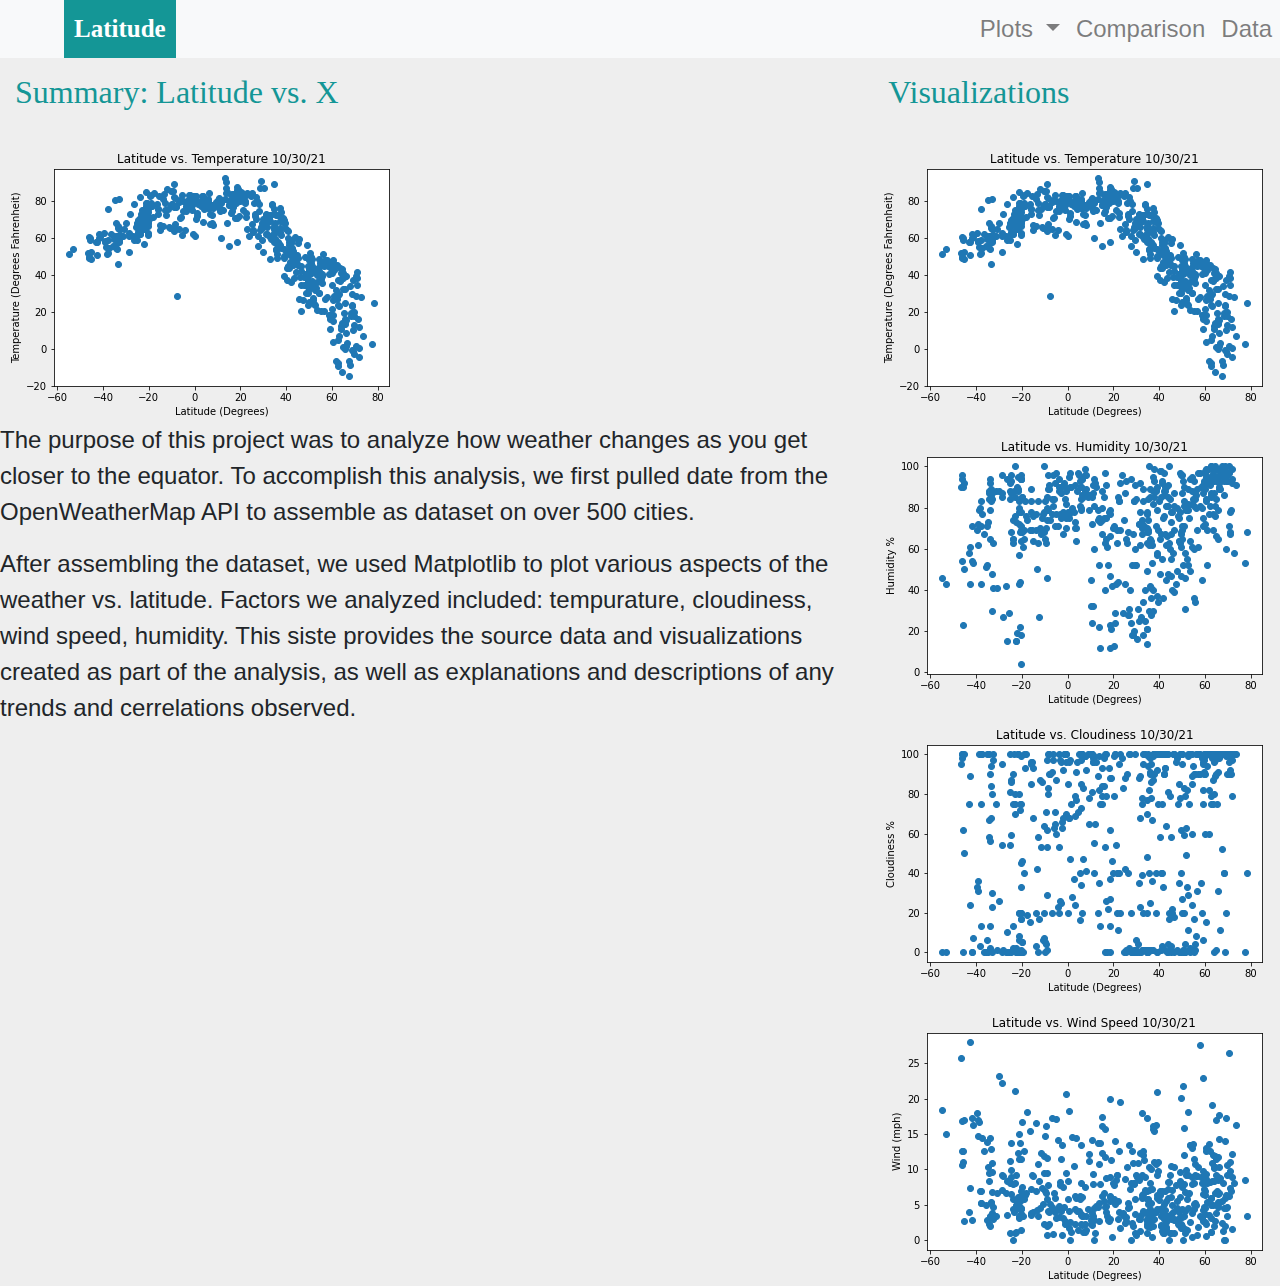
==== index.html @ a88488a3 "code updates" ====
<!DOCTYPE html>
<html lang="en">
<head>
    <meta charset="UTF-8">
    <meta http-equiv="X-UA-Compatible" content="IE=edge">
    <meta name="viewport" content="width=device-width, initial-scale=1.0">
    <link rel="stylesheet" href="https://stackpath.bootstrapcdn.com/bootstrap/4.3.1/css/bootstrap.min.css" integrity="sha384-ggOyR0iXCbMQv3Xipma34MD+dH/1fQ784/j6cY/iJTQUOhcWr7x9JvoRxT2MZw1T" crossorigin="anonymous">
    <script src="https://code.jquery.com/jquery-3.3.1.slim.min.js" integrity="sha384-q8i/X+965DzO0rT7abK41JStQIAqVgRVzpbzo5smXKp4YfRvH+8abtTE1Pi6jizo" crossorigin="anonymous"></script>
    <script src="https://cdnjs.cloudflare.com/ajax/libs/popper.js/1.14.7/umd/popper.min.js" integrity="sha384-UO2eT0CpHqdSJQ6hJty5KVphtPhzWj9WO1clHTMGa3JDZwrnQq4sF86dIHNDz0W1" crossorigin="anonymous"></script>
    <script src="https://stackpath.bootstrapcdn.com/bootstrap/4.3.1/js/bootstrap.min.js" integrity="sha384-JjSmVgyd0p3pXB1rRibZUAYoIIy6OrQ6VrjIEaFf/nJGzIxFDsf4x0xIM+B07jRM" crossorigin="anonymous"></script>
    <link rel="stylesheet" type="text/css" href="main.css">
    <title>WeatherAnalysis</title>
</head>
<body>
    <div class="navigation">
        <nav class="navbar navbar-expand-lg navbar-light bg-light">
            <a class="navbar-brand" href="index.html">Latitude</a>
            <button class="navbar-toggler" type="button" data-toggle="collapse" data-target="#navbarNavDropdown" aria-controls="navbarNavDropdown" aria-expanded="false" aria-label="Toggle navigation">
                <span class="navbar-toggler-icon"></span>
            </button>
            <div class="collapse navbar-collapse" id="navbarNavDropdown">
                <ul class="navbar-nav ml-auto">
                    <li class="nav-item dropdown">
                        <a class="nav-link dropdown-toggle" id="navbarDropdownMenuLink" role="button" data-toggle="dropdown" aria-haspopup="true" aria-expanded="false">
                            Plots
                        </a>
                        <div class="dropdown-menu" aria-labelledby="navbarDropdownMenuLink">
                            <a class="dropdown-item" href="Maxtemp.html">Max Temperature</a>
                            <a class="dropdown-item" href="humidity.html">Humidity</a>
                            <a class="dropdown-item" href="cloudiness.html">Cloudiness</a>
                            <a class="dropdown-item" href="wind.html">Wind Speed</a>
                        </div>
                    </li>
                    <li class="nav-item">
                        <a class="nav-link" href="comparison.html">Comparison</a>
                    </li>
                    <li class="nav-item">
                        <a class="nav-link" href="data.html">Data</a>
                    </li>
                </ul>
            </div>
        </nav>
    <div class="row content">
        <div class="col-sm-12 col-md-8 col-lg-8">
            <h2>Summary: Latitude vs. X</h2>
            <img src="Visualizations/Latitude vs. Temperature Plot.png" alt="Latitude vs Temperature" class="rounded main-image">
            <p>The purpose of this project was to analyze how weather changes as you get closer to the equator. To accomplish this analysis, we first pulled date from the OpenWeatherMap API to assemble as dataset on over 500 cities. </p>
            <p>After assembling the dataset, we used Matplotlib to plot various aspects of the weather vs. latitude. Factors we analyzed included: tempurature, cloudiness, wind speed, humidity. This siste provides the source data and visualizations created as part of the analysis, as well as explanations and descriptions of any trends and cerrelations observed.</p>
            </div>
            <div class="col-sm-12 col-md-4 col-lg-4" >
                <h2 class="text-left">Visualizations</h2>   
                <a href="Maxtemp.html">
                    <img src="Visualizations/Latitude vs. Temperature Plot.png" class="rounded float-left thumbnail" alt="Latitude vs Temperature">
                </a>
                <a href="Humidity.html">
                    <img src="Visualizations/Latitude vs. Humidity Plot.png" class="rounded float right thumbnail" alt="Latitude vs Humidity">
                </a>
                <a href="Cloudiness.html">
                    <img src="Visualizations/Latitude vs. Cloudiness Plot.png" class="rounded float-left  thumbnail" alt="Latitude vs Temperature">
                </a>
                <a href="WindSpeed.html">
                    <img src="Visualizations/Latitude vs. Wind Speed Plot.png" class="rounded float right  thumbnail" alt="Latitude vs Humidity">
                </a>
            </div>
        </div>
</body>
</html>
---- main.css ----
body {
    font-family: sans-serif;
    font-size: 1.5em;
    background-color:#eee;
  }

  h2{
    color: rgb(20, 150, 150);
    font-family: Georgia, 'Times New Roman', Times, serif;
    padding: 15px;
}
  .navbar-light .navbar-brand {
    color: white;
  }
  
  .navbar {
    background-color: white;
    width: 100%;
    padding: 0;
  }
  
  .navbar-brand {
    font-family: 'Times New Roman', Times, serif;
    font-size: 25px;
    font-weight: bolder;
    background-color: rgb(20, 150, 150);
    padding: 10px;
    margin-left: 5%;
  } 
  .col-sm-12 col-md-8 col-lg-8 {
    background-color: white;
  }
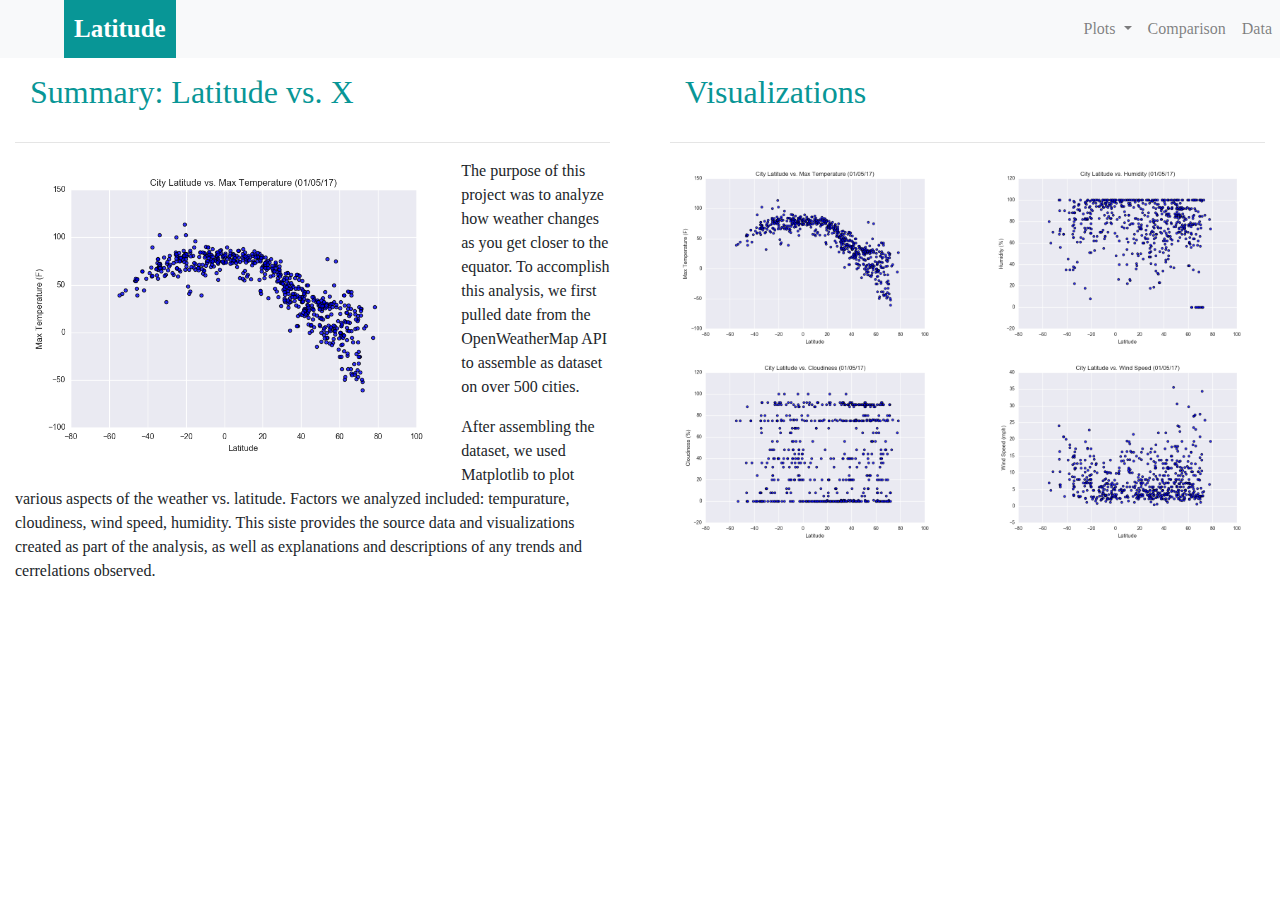
==== commit fea68c0f: "coding edits" ====
--- a/index.html
+++ b/index.html
@@ -9,7 +9,7 @@
     <script src="https://cdnjs.cloudflare.com/ajax/libs/popper.js/1.14.7/umd/popper.min.js" integrity="sha384-UO2eT0CpHqdSJQ6hJty5KVphtPhzWj9WO1clHTMGa3JDZwrnQq4sF86dIHNDz0W1" crossorigin="anonymous"></script>
     <script src="https://stackpath.bootstrapcdn.com/bootstrap/4.3.1/js/bootstrap.min.js" integrity="sha384-JjSmVgyd0p3pXB1rRibZUAYoIIy6OrQ6VrjIEaFf/nJGzIxFDsf4x0xIM+B07jRM" crossorigin="anonymous"></script>
     <link rel="stylesheet" type="text/css" href="main.css">
-    <title>WeatherAnalysis</title>
+    <title>Weather Analysis</title>
 </head>
 <body>
     <div class="navigation">
@@ -39,28 +39,41 @@
                     </li>
                 </ul>
             </div>
-        </nav>
-    <div class="row content">
-        <div class="col-sm-12 col-md-8 col-lg-8">
-            <h2>Summary: Latitude vs. X</h2>
-            <img src="Visualizations/Latitude vs. Temperature Plot.png" alt="Latitude vs Temperature" class="rounded main-image">
-            <p>The purpose of this project was to analyze how weather changes as you get closer to the equator. To accomplish this analysis, we first pulled date from the OpenWeatherMap API to assemble as dataset on over 500 cities. </p>
-            <p>After assembling the dataset, we used Matplotlib to plot various aspects of the weather vs. latitude. Factors we analyzed included: tempurature, cloudiness, wind speed, humidity. This siste provides the source data and visualizations created as part of the analysis, as well as explanations and descriptions of any trends and cerrelations observed.</p>
-            </div>
-            <div class="col-sm-12 col-md-4 col-lg-4" >
-                <h2 class="text-left">Visualizations</h2>   
-                <a href="Maxtemp.html">
-                    <img src="Visualizations/Latitude vs. Temperature Plot.png" class="rounded float-left thumbnail" alt="Latitude vs Temperature">
-                </a>
-                <a href="Humidity.html">
-                    <img src="Visualizations/Latitude vs. Humidity Plot.png" class="rounded float right thumbnail" alt="Latitude vs Humidity">
-                </a>
-                <a href="Cloudiness.html">
-                    <img src="Visualizations/Latitude vs. Cloudiness Plot.png" class="rounded float-left  thumbnail" alt="Latitude vs Temperature">
-                </a>
-                <a href="WindSpeed.html">
-                    <img src="Visualizations/Latitude vs. Wind Speed Plot.png" class="rounded float right  thumbnail" alt="Latitude vs Humidity">
-                </a>
+        </nav> 
+            <div class="row">
+                <div class="col-md-6">
+                    <div class="col-md-12">
+                    <h2>Summary: Latitude vs. X </h2>
+                    <hr>
+                    <img class="float-left" src="Visualizations/Fig1.png" width="75%" alt="latitude vs temperature">
+                    <p>The purpose of this project was to analyze how weather changes as you get closer to the equator. To accomplish this analysis, we first pulled date from the OpenWeatherMap API to assemble as dataset on over 500 cities. </p>
+                    <p>After assembling the dataset, we used Matplotlib to plot various aspects of the weather vs. latitude. Factors we analyzed included: tempurature, cloudiness, wind speed, humidity. This siste provides the source data and visualizations created as part of the analysis, as well as explanations and descriptions of any trends and cerrelations observed.</p>
+                    </div>
+                </div>
+                <div class="col-md-6">
+                    <div class="col-md-12">
+                        <h2>Visualizations</h2>
+                        <hr>
+                        <div class="row">
+                            <div class="col-3 col-md-6">
+                                <a href="Maxtemp.html"><img src="Visualizations/Fig1.png" width="100%"  alt="Latitude vs Temperature">
+                                </a> 
+                            </div>
+                            <div class="col-3 col-md-6">
+                                <a href="Humidity.html"><img src="Visualizations/Fig2.png" width="100%" alt="Latitude vs Humidity">
+                                </a>
+                            </div>
+                            <div class="col-3 col-md-6">
+                                <a href="Cloudiness.html"><img src="Visualizations/Fig3.png" width="100%"  alt="Latitude vs Cloudiness">
+                                </a> 
+                            </div>
+                            <div class="col-3 col-md-6">
+                                <a href="wind.html"><img src="Visualizations/Fig4.png" width="100%"  alt="Latitude vs Windspeed">
+                                </a>
+                            </div>
+                        </div>
+                    </div>
+                </div>
             </div>
         </div>
 </body>
--- a/main.css
+++ b/main.css
@@ -1,11 +1,11 @@
 body {
-    font-family: sans-serif;
-    font-size: 1.5em;
-    background-color:#eee;
+    font-family: Georgia, 'Times New Roman', Times, serif;
+    font-size: 1.0rem;
+    background-color:white;
   }
 
   h2{
-    color: rgb(20, 150, 150);
+    color: rgb(8, 150, 150);
     font-family: Georgia, 'Times New Roman', Times, serif;
     padding: 15px;
 }
@@ -23,10 +23,16 @@
     font-family: 'Times New Roman', Times, serif;
     font-size: 25px;
     font-weight: bolder;
-    background-color: rgb(20, 150, 150);
+    background-color: rgb(8, 150, 150);
     padding: 10px;
     margin-left: 5%;
   } 
-  .col-sm-12 col-md-8 col-lg-8 {
+
+.body{
     background-color: white;
-  }+}
+.col-sm-12{
+    background-color: white;
+    padding-top: 20px;
+    padding-bottom:40px;
+}
